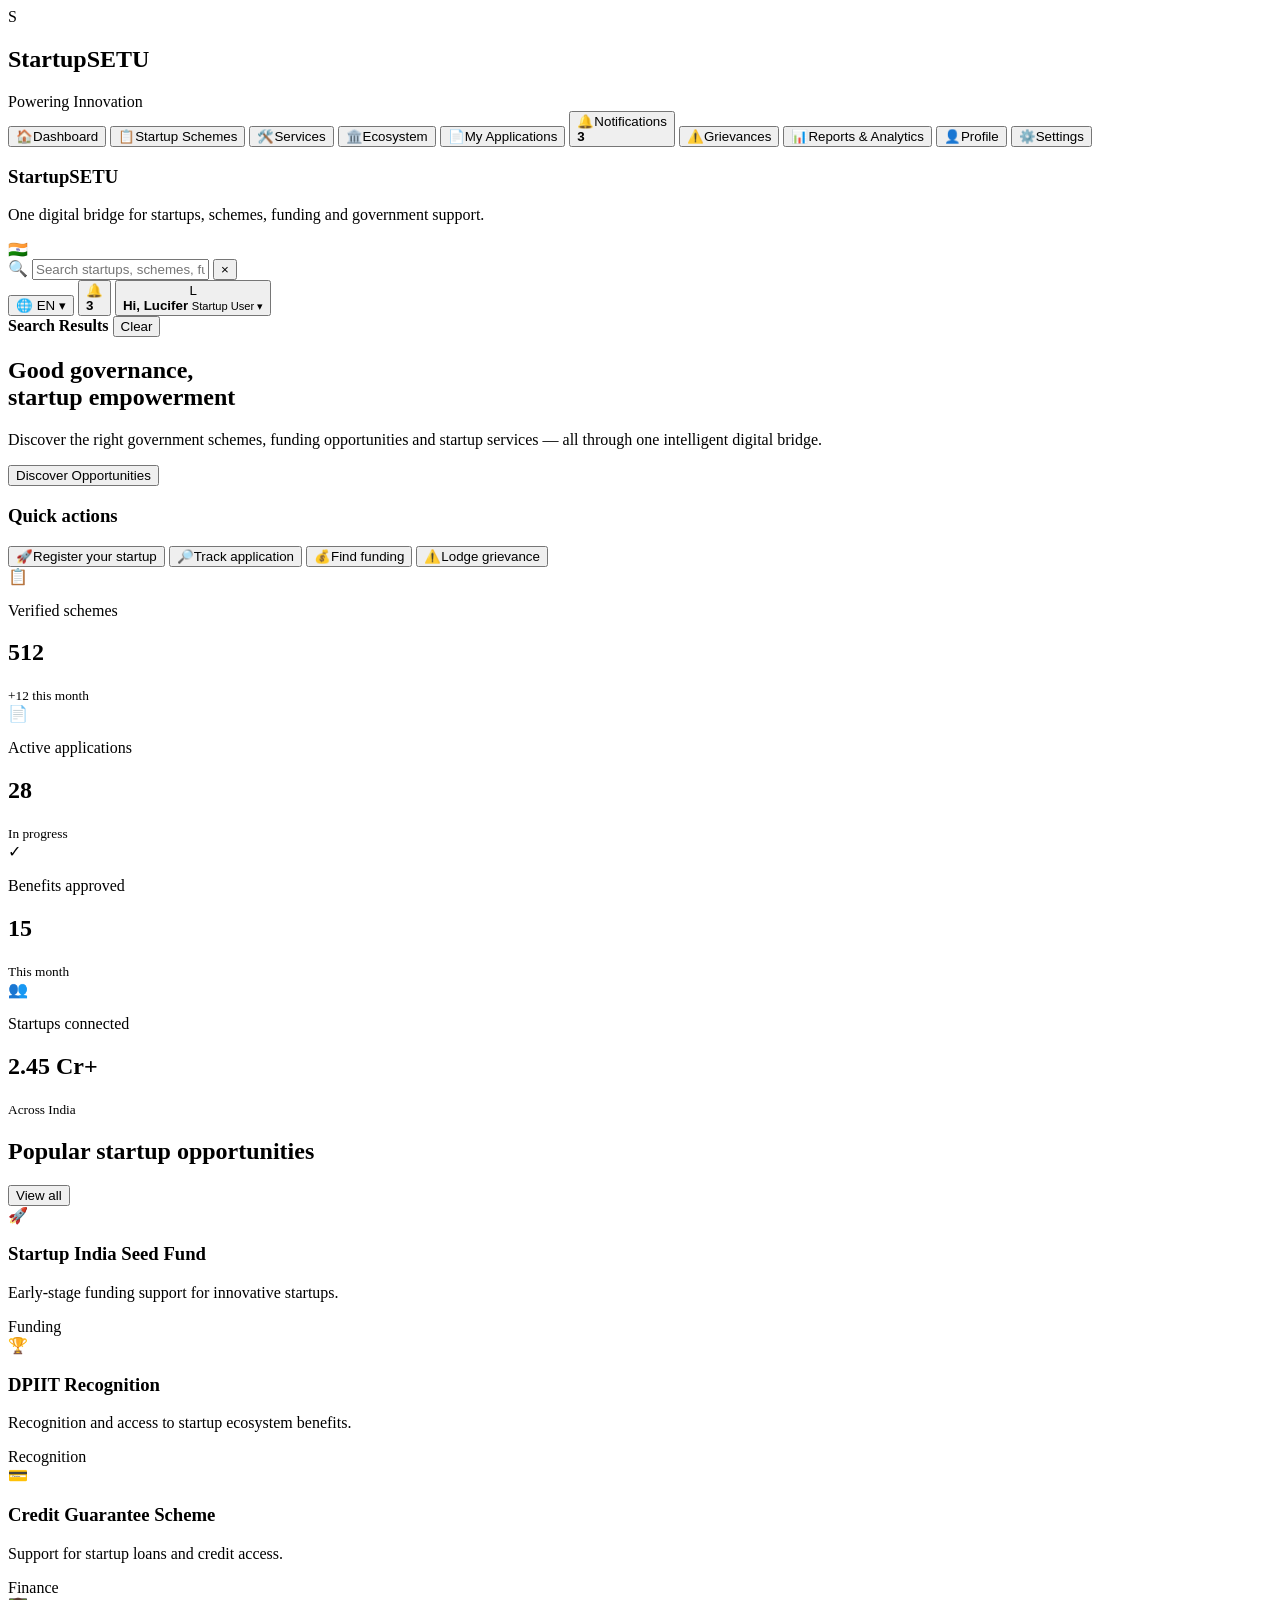
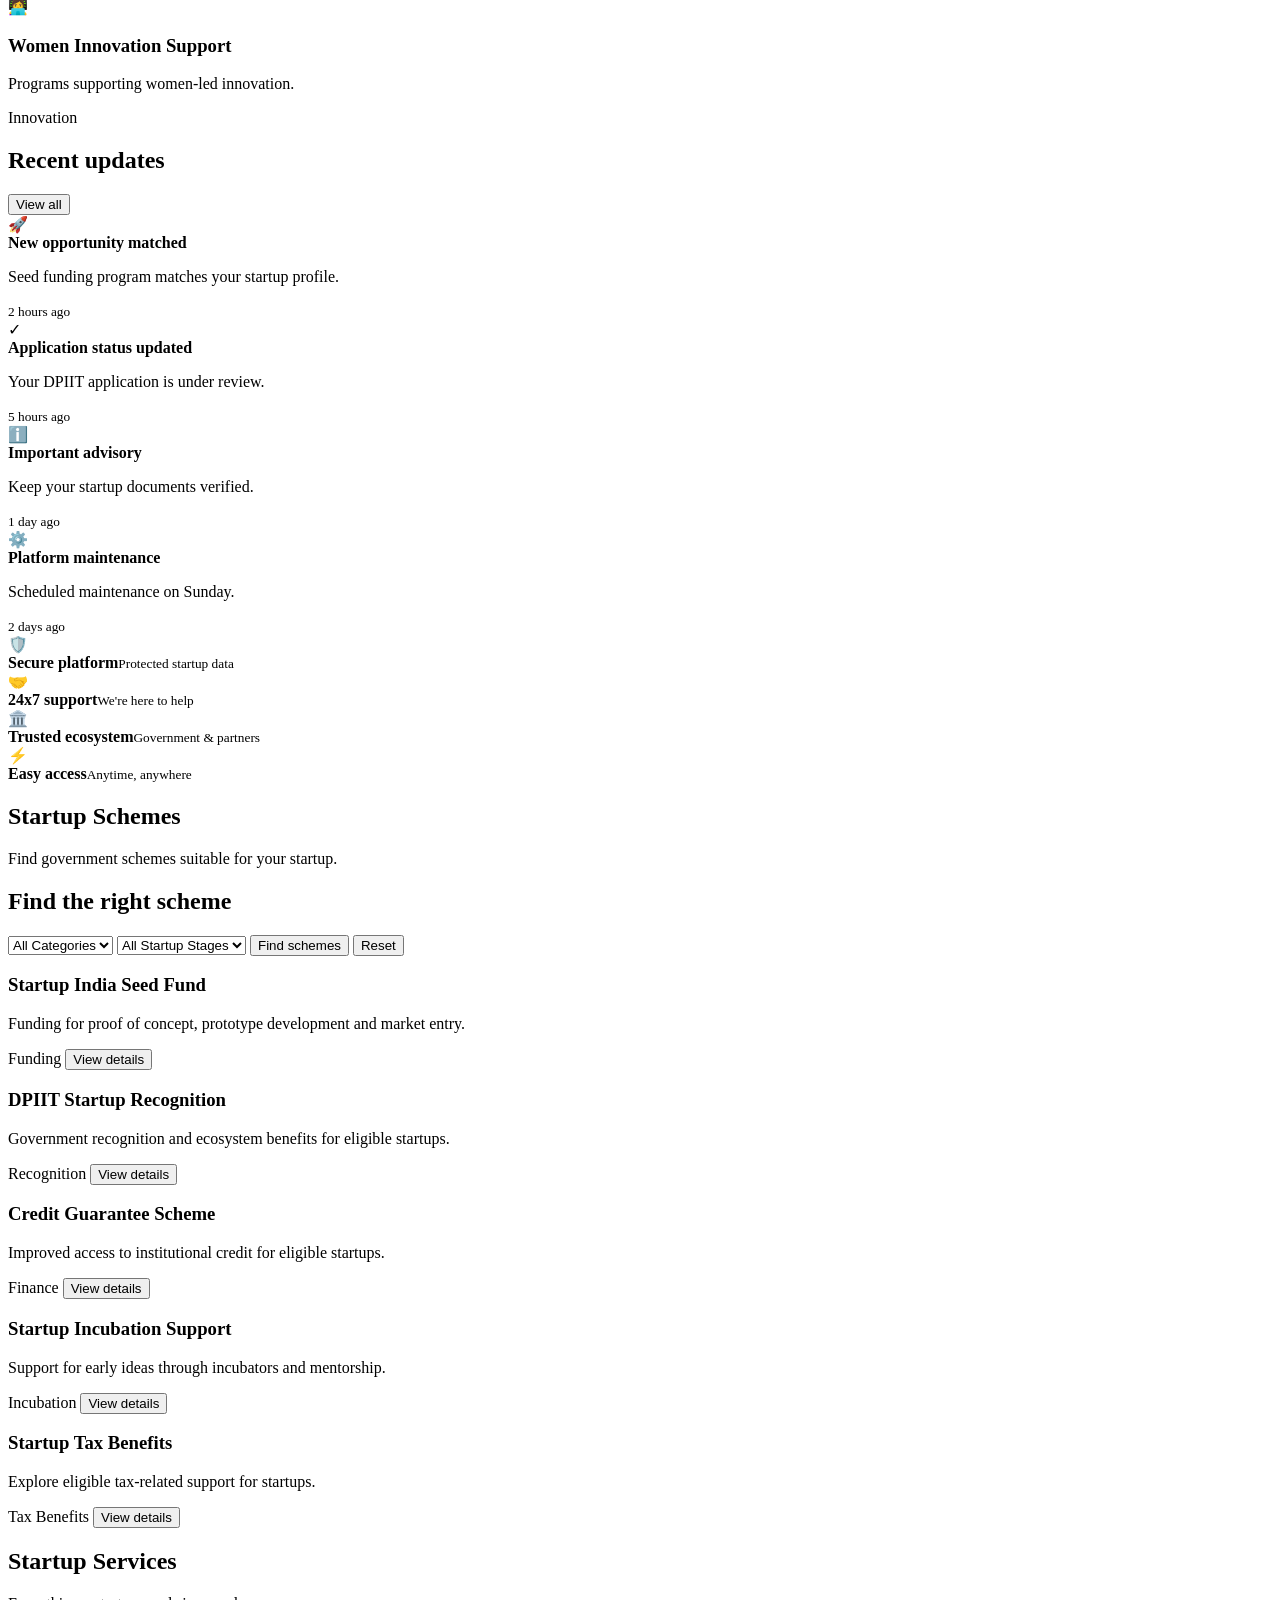
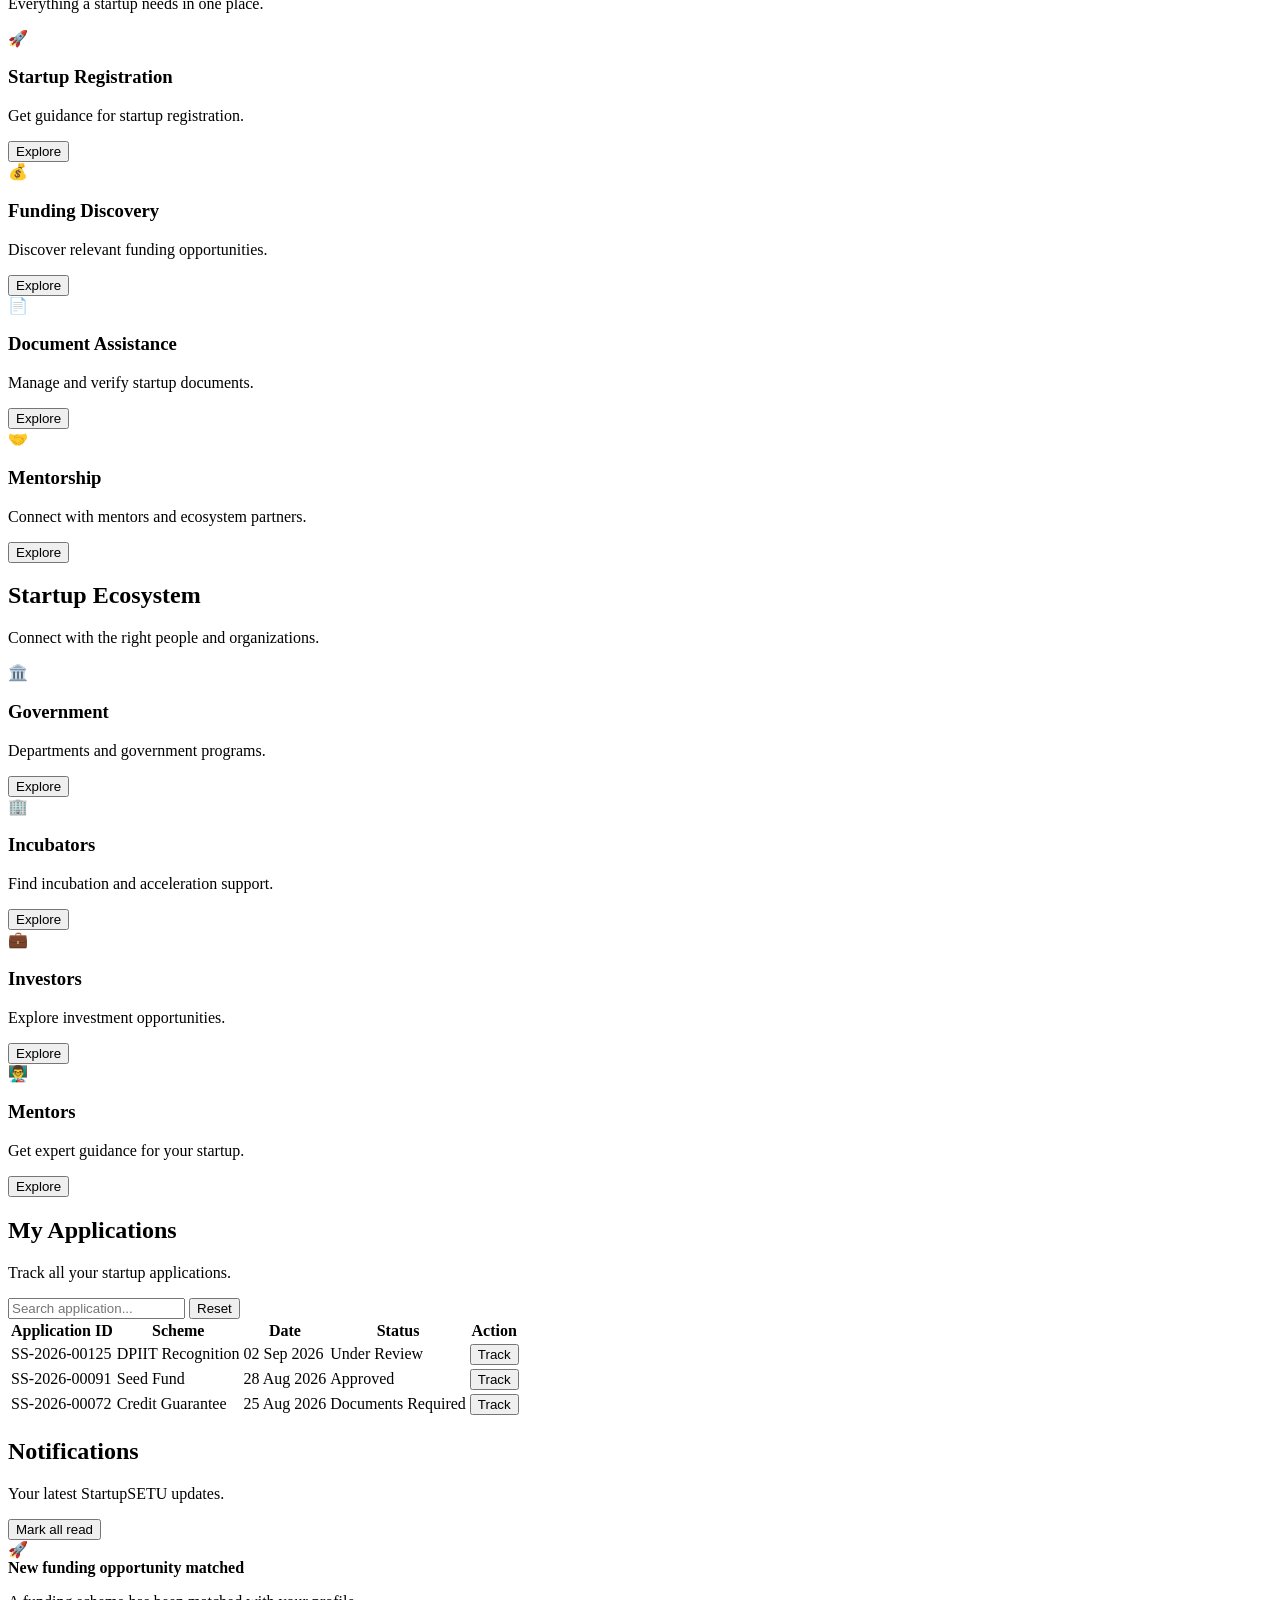
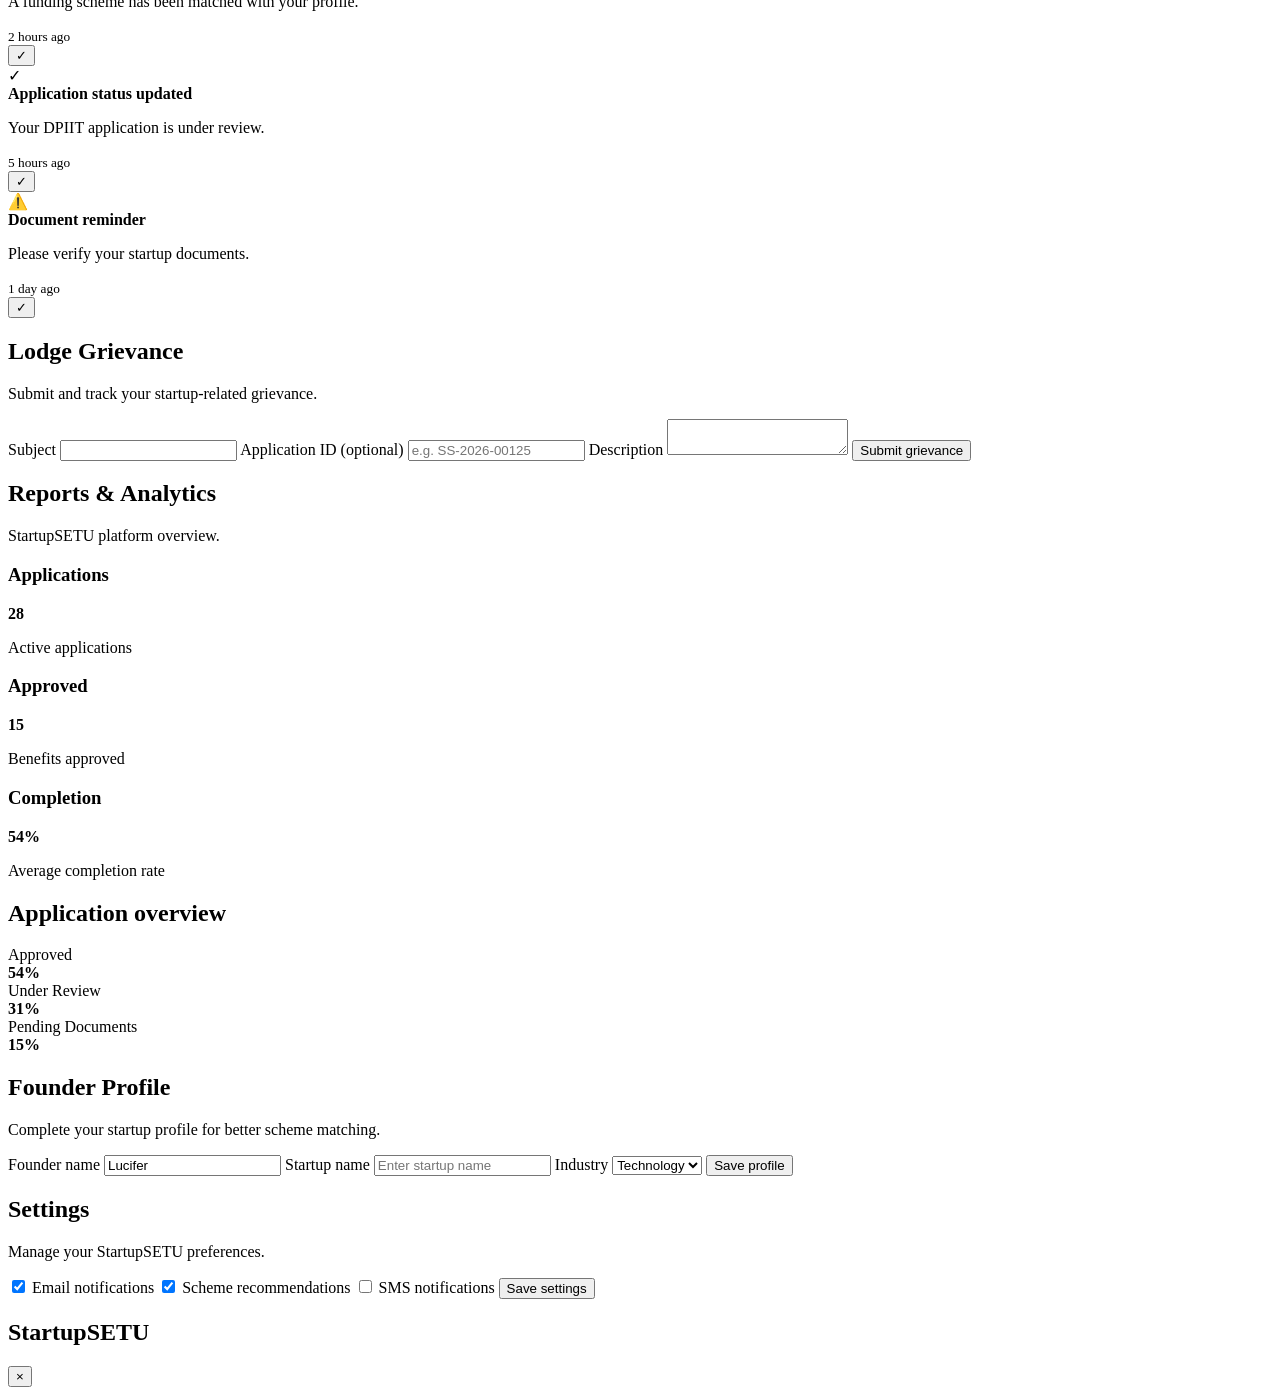
==== index.html @ f6ca1e79 "Rename index4.html to index.html" ====
<!DOCTYPE html>
<html lang="en">
<head>
<meta charset="UTF-8">
<meta name="viewport" content="width=device-width, initial-scale=1.0">
<title>StartupSETU | Digital Startup Empowerment</title>
<link rel="preconnect" href="https://fonts.googleapis.com">
<link href="https://fonts.googleapis.com/css2?family=Fraunces:opsz,wght@9..144,500;9..144,600;9..144,700&family=Manrope:wght@400;500;600;700;800&display=swap" rel="stylesheet">
<link rel="stylesheet" href="style3.css">
</head>
<body>

<div class="app">

    <!-- ================= SIDEBAR ================= -->
    <aside class="sidebar">

        <div class="brand">
            <div class="logo">S</div>
            <div>
                <h2>StartupSETU</h2>
                <span>Powering Innovation</span>
            </div>
        </div>

        <nav class="navigation">
            <button class="nav-item active" data-section="dashboard" onclick="showSection('dashboard')">🏠<span>Dashboard</span></button>
            <button class="nav-item" data-section="schemes" onclick="showSection('schemes')">📋<span>Startup Schemes</span></button>
            <button class="nav-item" data-section="services" onclick="showSection('services')">🛠️<span>Services</span></button>
            <button class="nav-item" data-section="ecosystem" onclick="showSection('ecosystem')">🏛️<span>Ecosystem</span></button>
            <button class="nav-item" data-section="applications" onclick="showSection('applications')">📄<span>My Applications</span></button>
            <button class="nav-item" data-section="notifications" onclick="showSection('notifications')">
                🔔<span>Notifications</span>
                <b class="nav-badge" id="navNotificationCount">3</b>
            </button>
            <button class="nav-item" data-section="grievance" onclick="showSection('grievance')">⚠️<span>Grievances</span></button>
            <button class="nav-item" data-section="analytics" onclick="showSection('analytics')">📊<span>Reports &amp; Analytics</span></button>
            <button class="nav-item" data-section="profile" onclick="showSection('profile')">👤<span>Profile</span></button>
            <button class="nav-item" data-section="settings" onclick="showSection('settings')">⚙️<span>Settings</span></button>
        </nav>

        <div class="sidebar-bottom">
            <h3>StartupSETU</h3>
            <p>One digital bridge for startups, schemes, funding and government support.</p>
            <div class="india-wave">🇮🇳</div>
        </div>

    </aside>

    <!-- ================= MAIN ================= -->
    <main class="main">

        <header class="topbar">
            <div class="search-box">
                <span>🔍</span>
                <input type="text" id="searchInput" placeholder="Search startups, schemes, funding..." autocomplete="off">
                <button class="clear-search" id="clearSearch" onclick="clearSearch()" title="Clear search">×</button>
            </div>

            <div class="top-actions">
                <button class="language" onclick="toggleLanguage()">🌐 <span id="languageText">EN</span> ▾</button>

                <button class="notification" onclick="showSection('notifications')">
                    🔔
                    <b id="topNotificationCount">3</b>
                </button>

                <button class="user" onclick="showSection('profile')">
                    <div class="avatar" id="topAvatar">L</div>
                    <div>
                        <strong id="topUserName">Hi, Lucifer</strong>
                        <small>Startup User ▾</small>
                    </div>
                </button>
            </div>
        </header>

        <div class="global-search-results" id="globalSearchResults">
            <div class="search-result-header">
                <strong id="searchResultTitle">Search Results</strong>
                <button onclick="clearSearch()">Clear</button>
            </div>
            <div id="searchResultList"></div>
        </div>

        <!-- ================= DASHBOARD ================= -->
        <section id="dashboard" class="page active-page">

            <div class="hero">
                <div class="hero-content">
                    <h1>Good governance,<br><span class="orange">startup</span> <span class="green">empowerment</span></h1>
                    <p id="heroGreeting">Discover the right government schemes, funding opportunities and startup services — all through one intelligent digital bridge.</p>
                    <button class="primary-btn" onclick="openModal('discover')">Discover Opportunities</button>
                </div>

                <div class="quick-actions">
                    <h3>Quick actions</h3>
                    <button onclick="openModal('register')">🚀<span>Register your startup</span></button>
                    <button onclick="openModal('track')">🔎<span>Track application</span></button>
                    <button onclick="openModal('funding')">💰<span>Find funding</span></button>
                    <button onclick="showSection('grievance')">⚠️<span>Lodge grievance</span></button>
                </div>
            </div>

            <div class="stats">
                <div class="stat-card">
                    <div class="stat-icon orange-icon">📋</div>
                    <div><p>Verified schemes</p><h2>512</h2><small>+12 this month</small></div>
                </div>
                <div class="stat-card">
                    <div class="stat-icon blue-icon">📄</div>
                    <div><p>Active applications</p><h2 id="statActiveApps">28</h2><small>In progress</small></div>
                </div>
                <div class="stat-card">
                    <div class="stat-icon green-icon">✓</div>
                    <div><p>Benefits approved</p><h2>15</h2><small>This month</small></div>
                </div>
                <div class="stat-card">
                    <div class="stat-icon purple-icon">👥</div>
                    <div><p>Startups connected</p><h2>2.45 Cr+</h2><small>Across India</small></div>
                </div>
            </div>

            <div class="content-grid">
                <div class="panel">
                    <div class="panel-header">
                        <h2>Popular startup opportunities</h2>
                        <button onclick="showSection('schemes')">View all</button>
                    </div>

                    <div class="scheme-grid">
                        <div class="scheme-card" data-search="Startup India Seed Fund Funding early stage seed funding">
                            <div class="scheme-icon orange-icon">🚀</div>
                            <div>
                                <h3>Startup India Seed Fund</h3>
                                <p>Early-stage funding support for innovative startups.</p>
                                <span class="badge">Funding</span>
                            </div>
                        </div>

                        <div class="scheme-card" data-search="DPIIT Recognition recognition startup">
                            <div class="scheme-icon blue-icon">🏆</div>
                            <div>
                                <h3>DPIIT Recognition</h3>
                                <p>Recognition and access to startup ecosystem benefits.</p>
                                <span class="badge">Recognition</span>
                            </div>
                        </div>

                        <div class="scheme-card" data-search="Credit Guarantee Scheme finance loan">
                            <div class="scheme-icon green-icon">💳</div>
                            <div>
                                <h3>Credit Guarantee Scheme</h3>
                                <p>Support for startup loans and credit access.</p>
                                <span class="badge">Finance</span>
                            </div>
                        </div>

                        <div class="scheme-card" data-search="Women Innovation Support women innovation">
                            <div class="scheme-icon purple-icon">👩‍💻</div>
                            <div>
                                <h3>Women Innovation Support</h3>
                                <p>Programs supporting women-led innovation.</p>
                                <span class="badge">Innovation</span>
                            </div>
                        </div>
                    </div>
                </div>

                <div class="panel">
                    <div class="panel-header">
                        <h2>Recent updates</h2>
                        <button onclick="showSection('notifications')">View all</button>
                    </div>

                    <div class="updates">
                        <div class="update">
                            <div class="update-icon">🚀</div>
                            <div><strong>New opportunity matched</strong><p>Seed funding program matches your startup profile.</p><small>2 hours ago</small></div>
                        </div>
                        <div class="update">
                            <div class="update-icon">✓</div>
                            <div><strong>Application status updated</strong><p>Your DPIIT application is under review.</p><small>5 hours ago</small></div>
                        </div>
                        <div class="update">
                            <div class="update-icon">ℹ️</div>
                            <div><strong>Important advisory</strong><p>Keep your startup documents verified.</p><small>1 day ago</small></div>
                        </div>
                        <div class="update">
                            <div class="update-icon">⚙️</div>
                            <div><strong>Platform maintenance</strong><p>Scheduled maintenance on Sunday.</p><small>2 days ago</small></div>
                        </div>
                    </div>
                </div>
            </div>

            <div class="features">
                <div>🛡️<section><strong>Secure platform</strong><small>Protected startup data</small></section></div>
                <div>🤝<section><strong>24x7 support</strong><small>We're here to help</small></section></div>
                <div>🏛️<section><strong>Trusted ecosystem</strong><small>Government &amp; partners</small></section></div>
                <div>⚡<section><strong>Easy access</strong><small>Anytime, anywhere</small></section></div>
            </div>

        </section>

        <!-- ================= SCHEMES ================= -->
        <section id="schemes" class="page">
            <div class="page-title"><h1>Startup Schemes</h1><p>Find government schemes suitable for your startup.</p></div>

            <div class="large-card">
                <h2>Find the right scheme</h2>

                <div class="filters">
                    <select id="categoryFilter">
                        <option value="All Categories">All Categories</option>
                        <option value="Funding">Funding</option>
                        <option value="Tax Benefits">Tax Benefits</option>
                        <option value="Recognition">Recognition</option>
                        <option value="Incubation">Incubation</option>
                        <option value="Finance">Finance</option>
                    </select>

                    <select id="stageFilter">
                        <option value="All Startup Stages">All Startup Stages</option>
                        <option value="Idea">Idea</option>
                        <option value="MVP">MVP</option>
                        <option value="Early Stage">Early Stage</option>
                        <option value="Growth">Growth</option>
                    </select>

                    <button class="primary-btn" onclick="filterSchemes()">Find schemes</button>
                    <button class="secondary-btn" onclick="resetFilters()">Reset</button>
                </div>

                <div class="all-schemes" id="allSchemes">

                    <div class="opportunity" data-category="Funding" data-stage="Early Stage" data-search="Startup India Seed Fund funding seed early stage">
                        <h3>Startup India Seed Fund</h3>
                        <p>Funding for proof of concept, prototype development and market entry.</p>
                        <span>Funding</span>
                        <button onclick="viewScheme('Startup India Seed Fund')">View details</button>
                    </div>

                    <div class="opportunity" data-category="Recognition" data-stage="All" data-search="DPIIT Startup Recognition recognition">
                        <h3>DPIIT Startup Recognition</h3>
                        <p>Government recognition and ecosystem benefits for eligible startups.</p>
                        <span>Recognition</span>
                        <button onclick="viewScheme('DPIIT Startup Recognition')">View details</button>
                    </div>

                    <div class="opportunity" data-category="Finance" data-stage="Growth" data-search="Credit Guarantee Scheme finance credit loan">
                        <h3>Credit Guarantee Scheme</h3>
                        <p>Improved access to institutional credit for eligible startups.</p>
                        <span>Finance</span>
                        <button onclick="viewScheme('Credit Guarantee Scheme')">View details</button>
                    </div>

                    <div class="opportunity" data-category="Incubation" data-stage="Idea" data-search="Startup Incubation incubator idea">
                        <h3>Startup Incubation Support</h3>
                        <p>Support for early ideas through incubators and mentorship.</p>
                        <span>Incubation</span>
                        <button onclick="viewScheme('Startup Incubation Support')">View details</button>
                    </div>

                    <div class="opportunity" data-category="Tax Benefits" data-stage="Growth" data-search="Tax Benefits startup tax">
                        <h3>Startup Tax Benefits</h3>
                        <p>Explore eligible tax-related support for startups.</p>
                        <span>Tax Benefits</span>
                        <button onclick="viewScheme('Startup Tax Benefits')">View details</button>
                    </div>

                </div>
                <p class="empty-state" id="schemesEmptyState" hidden>No schemes match your filters. Try resetting them.</p>
            </div>
        </section>

        <!-- ================= SERVICES ================= -->
        <section id="services" class="page">
            <div class="page-title"><h1>Startup Services</h1><p>Everything a startup needs in one place.</p></div>

            <div class="service-grid">
                <div class="service-card" data-search="startup registration company registration">
                    🚀<h3>Startup Registration</h3><p>Get guidance for startup registration.</p>
                    <button onclick="openService('Startup Registration')">Explore</button>
                </div>
                <div class="service-card" data-search="funding discovery investment finance">
                    💰<h3>Funding Discovery</h3><p>Discover relevant funding opportunities.</p>
                    <button onclick="openService('Funding Discovery')">Explore</button>
                </div>
                <div class="service-card" data-search="document assistance verification documents">
                    📄<h3>Document Assistance</h3><p>Manage and verify startup documents.</p>
                    <button onclick="openService('Document Assistance')">Explore</button>
                </div>
                <div class="service-card" data-search="mentorship mentor startup">
                    🤝<h3>Mentorship</h3><p>Connect with mentors and ecosystem partners.</p>
                    <button onclick="openService('Mentorship')">Explore</button>
                </div>
            </div>
        </section>

        <!-- ================= ECOSYSTEM ================= -->
        <section id="ecosystem" class="page">
            <div class="page-title"><h1>Startup Ecosystem</h1><p>Connect with the right people and organizations.</p></div>

            <div class="ecosystem-grid">
                <div class="ecosystem-card" data-search="government departments programs">
                    🏛️<h3>Government</h3><p>Departments and government programs.</p>
                    <button onclick="openService('Government')">Explore</button>
                </div>
                <div class="ecosystem-card" data-search="incubators incubation acceleration">
                    🏢<h3>Incubators</h3><p>Find incubation and acceleration support.</p>
                    <button onclick="openService('Incubators')">Explore</button>
                </div>
                <div class="ecosystem-card" data-search="investors investment funding">
                    💼<h3>Investors</h3><p>Explore investment opportunities.</p>
                    <button onclick="openService('Investors')">Explore</button>
                </div>
                <div class="ecosystem-card" data-search="mentors mentorship expert guidance">
                    👨‍🏫<h3>Mentors</h3><p>Get expert guidance for your startup.</p>
                    <button onclick="openService('Mentors')">Explore</button>
                </div>
            </div>
        </section>

        <!-- ================= APPLICATIONS ================= -->
        <section id="applications" class="page">
            <div class="page-title"><h1>My Applications</h1><p>Track all your startup applications.</p></div>

            <div class="table-card">
                <div class="table-tools">
                    <input type="text" id="applicationSearch" placeholder="Search application..." oninput="searchApplications()">
                    <button class="secondary-btn" onclick="resetApplicationSearch()">Reset</button>
                </div>

                <table>
                    <thead>
                        <tr><th>Application ID</th><th>Scheme</th><th>Date</th><th>Status</th><th>Action</th></tr>
                    </thead>
                    <tbody id="applicationTable">
                        <tr>
                            <td>SS-2026-00125</td><td>DPIIT Recognition</td><td>02 Sep 2026</td>
                            <td><span class="status review">Under Review</span></td>
                            <td><button class="table-btn" onclick="trackApplication('SS-2026-00125')">Track</button></td>
                        </tr>
                        <tr>
                            <td>SS-2026-00091</td><td>Seed Fund</td><td>28 Aug 2026</td>
                            <td><span class="status approved">Approved</span></td>
                            <td><button class="table-btn" onclick="trackApplication('SS-2026-00091')">Track</button></td>
                        </tr>
                        <tr>
                            <td>SS-2026-00072</td><td>Credit Guarantee</td><td>25 Aug 2026</td>
                            <td><span class="status pending">Documents Required</span></td>
                            <td><button class="table-btn" onclick="trackApplication('SS-2026-00072')">Track</button></td>
                        </tr>
                    </tbody>
                </table>
                <p class="empty-state" id="applicationsEmptyState" hidden>No applications match your search.</p>
            </div>
        </section>

        <!-- ================= NOTIFICATIONS ================= -->
        <section id="notifications" class="page">
            <div class="page-title"><h1>Notifications</h1><p>Your latest StartupSETU updates.</p></div>

            <div class="notification-controls">
                <button class="secondary-btn" onclick="markAllNotificationsRead()">Mark all read</button>
            </div>

            <div class="notification-list" id="notificationList">
                <div class="notification-card unread" data-notification="funding matched">
                    <div class="notification-symbol">🚀</div>
                    <div><strong>New funding opportunity matched</strong><p>A funding scheme has been matched with your profile.</p><small>2 hours ago</small></div>
                    <button onclick="markNotificationRead(this)">✓</button>
                </div>
                <div class="notification-card unread" data-notification="application status">
                    <div class="notification-symbol">✓</div>
                    <div><strong>Application status updated</strong><p>Your DPIIT application is under review.</p><small>5 hours ago</small></div>
                    <button onclick="markNotificationRead(this)">✓</button>
                </div>
                <div class="notification-card unread" data-notification="document reminder">
                    <div class="notification-symbol">⚠️</div>
                    <div><strong>Document reminder</strong><p>Please verify your startup documents.</p><small>1 day ago</small></div>
                    <button onclick="markNotificationRead(this)">✓</button>
                </div>
            </div>
        </section>

        <!-- ================= GRIEVANCE ================= -->
        <section id="grievance" class="page">
            <div class="page-title"><h1>Lodge Grievance</h1><p>Submit and track your startup-related grievance.</p></div>

            <div class="form-card">
                <form id="grievanceForm" onsubmit="submitGrievance(event)">
                    <label for="grievanceSubject">Subject</label>
                    <input type="text" id="grievanceSubject" required>

                    <label for="applicationId">Application ID (optional)</label>
                    <input type="text" id="applicationId" placeholder="e.g. SS-2026-00125">

                    <label for="grievanceDescription">Description</label>
                    <textarea id="grievanceDescription" required></textarea>

                    <button class="primary-btn" type="submit">Submit grievance</button>
                </form>
            </div>

            <div id="grievanceHistory" class="history-card" style="display:none;">
                <h3>Submitted grievances</h3>
                <div id="grievanceList"></div>
            </div>
        </section>

        <!-- ================= ANALYTICS ================= -->
        <section id="analytics" class="page">
            <div class="page-title"><h1>Reports &amp; Analytics</h1><p>StartupSETU platform overview.</p></div>

            <div class="analytics-grid">
                <div><h3>Applications</h3><strong>28</strong><p>Active applications</p></div>
                <div><h3>Approved</h3><strong>15</strong><p>Benefits approved</p></div>
                <div><h3>Completion</h3><strong>54%</strong><p>Average completion rate</p></div>
            </div>

            <div class="analytics-panel">
                <h2>Application overview</h2>

                <div class="progress-item">
                    <span>Approved</span>
                    <div class="progress"><div style="width:54%"></div></div>
                    <b>54%</b>
                </div>
                <div class="progress-item">
                    <span>Under Review</span>
                    <div class="progress"><div style="width:31%"></div></div>
                    <b>31%</b>
                </div>
                <div class="progress-item">
                    <span>Pending Documents</span>
                    <div class="progress"><div style="width:15%"></div></div>
                    <b>15%</b>
                </div>
            </div>
        </section>

        <!-- ================= PROFILE ================= -->
        <section id="profile" class="page">
            <div class="page-title"><h1>Founder Profile</h1><p>Complete your startup profile for better scheme matching.</p></div>

            <div class="form-card">
                <form id="profileForm" onsubmit="event.preventDefault(); saveProfile();">
                    <label for="founderName">Founder name</label>
                    <input type="text" id="founderName" required>

                    <label for="startupName">Startup name</label>
                    <input type="text" id="startupName" placeholder="Enter startup name">

                    <label for="industry">Industry</label>
                    <select id="industry">
                        <option>Technology</option>
                        <option>Agriculture</option>
                        <option>Healthcare</option>
                        <option>FinTech</option>
                        <option>CleanTech</option>
                    </select>

                    <button type="submit" class="primary-btn">Save profile</button>
                </form>
            </div>
        </section>

        <!-- ================= SETTINGS ================= -->
        <section id="settings" class="page">
            <div class="page-title"><h1>Settings</h1><p>Manage your StartupSETU preferences.</p></div>

            <div class="settings-card">
                <label><input type="checkbox" id="emailNotifications" checked> Email notifications</label>
                <label><input type="checkbox" id="schemeRecommendations" checked> Scheme recommendations</label>
                <label><input type="checkbox" id="smsNotifications"> SMS notifications</label>
                <button class="primary-btn" onclick="saveSettings()">Save settings</button>
            </div>
        </section>

    </main>
</div>

<!-- ================= MODAL ================= -->
<div class="modal" id="modal">
    <div class="modal-content">
        <div class="modal-header">
            <h2 id="modalTitle">StartupSETU</h2>
            <button onclick="closeModal()">×</button>
        </div>
        <div id="modalBody"></div>
    </div>
</div>

<div class="toast" id="toast"><span id="toastMessage"></span></div>

<script src="script4.js"></script>
</body>
</html>
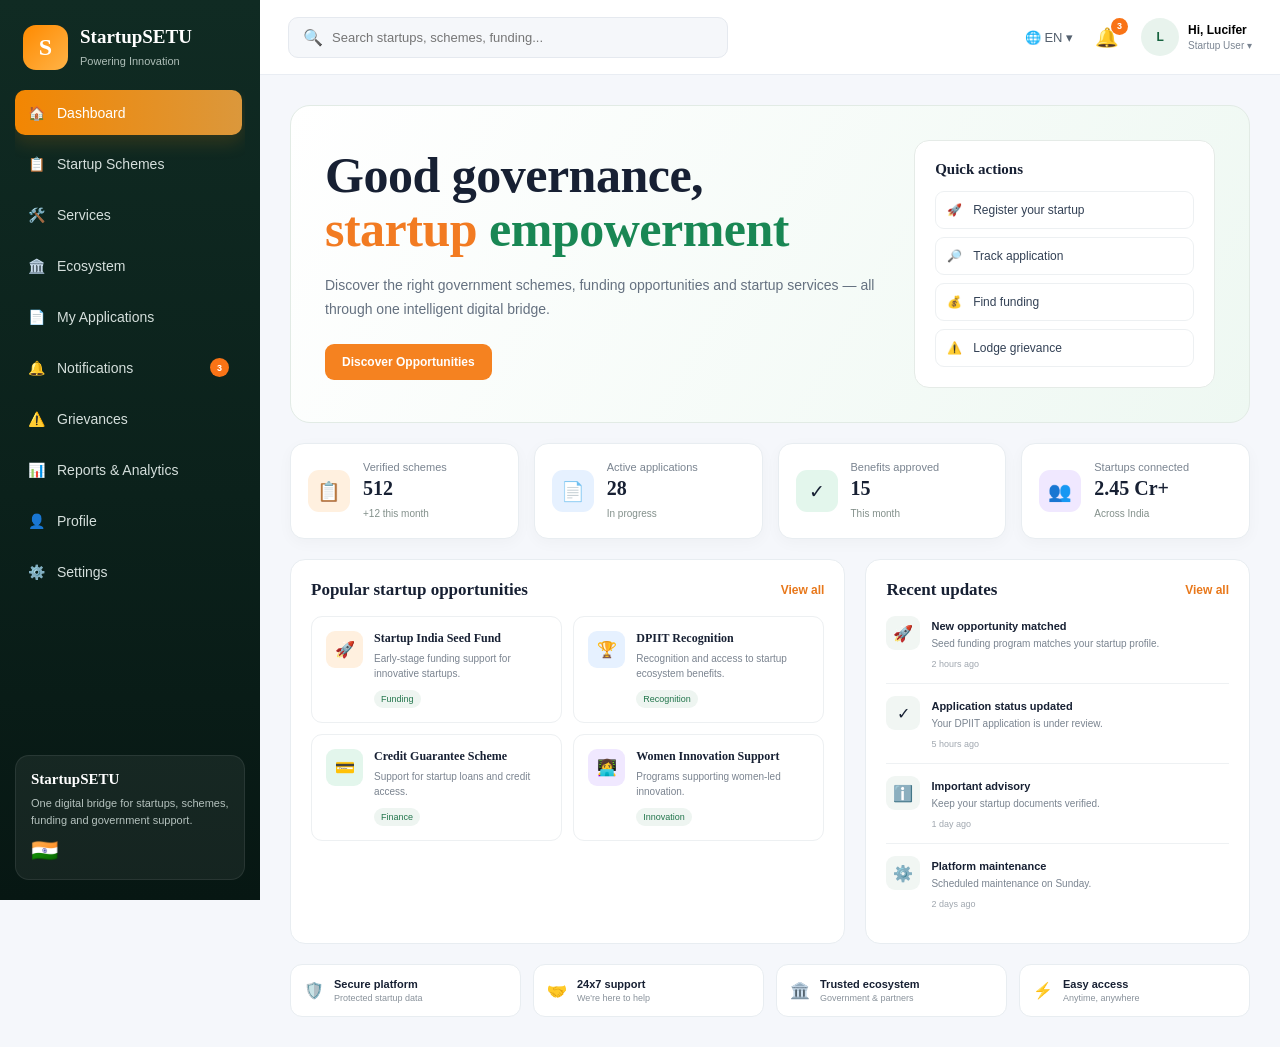
==== commit 40bf4a06: "Update index.html" ====
--- a/index.html
+++ b/index.html
@@ -6,7 +6,7 @@
 <title>StartupSETU | Digital Startup Empowerment</title>
 <link rel="preconnect" href="https://fonts.googleapis.com">
 <link href="https://fonts.googleapis.com/css2?family=Fraunces:opsz,wght@9..144,500;9..144,600;9..144,700&family=Manrope:wght@400;500;600;700;800&display=swap" rel="stylesheet">
-<link rel="stylesheet" href="style3.css">
+<link rel="stylesheet" href="style4.css">
 </head>
 <body>
 
--- a/style4.css
+++ b/style4.css
@@ -0,0 +1,2069 @@
+/* =========================================================
+   RESET
+========================================================= */
+
+* {
+    margin: 0;
+    padding: 0;
+    box-sizing: border-box;
+}
+
+html {
+    scroll-behavior: smooth;
+}
+
+body {
+    font-family: "Manrope", Arial, Helvetica, sans-serif;
+    background: #f5f7fb;
+    color: #172033;
+    min-height: 100vh;
+}
+
+h1, h2, h3 {
+    font-family: "Fraunces", Georgia, serif;
+    font-weight: 600;
+}
+
+button,
+input,
+select,
+textarea {
+    font: inherit;
+}
+
+button {
+    cursor: pointer;
+}
+
+@media (prefers-reduced-motion: reduce) {
+    *, *::before, *::after {
+        animation-duration: 0.01ms !important;
+        animation-iteration-count: 1 !important;
+        transition-duration: 0.01ms !important;
+        scroll-behavior: auto !important;
+    }
+}
+
+:focus-visible {
+    outline: 2px solid #f58220;
+    outline-offset: 2px;
+}
+
+
+/* =========================================================
+   APP
+========================================================= */
+
+.app {
+    min-height: 100vh;
+}
+
+
+/* =========================================================
+   SIDEBAR
+========================================================= */
+
+.sidebar {
+    position: fixed;
+    top: 0;
+    left: 0;
+
+    width: 260px;
+    height: 100vh;
+
+    padding: 20px 15px;
+
+    background:
+        linear-gradient(
+            180deg,
+            #102b23 0%,
+            #0b211b 55%,
+            #071713 100%
+        );
+
+    color: white;
+
+    display: flex;
+    flex-direction: column;
+
+    z-index: 1000;
+
+    overflow: hidden;
+}
+
+
+/* =========================================================
+   BRAND
+========================================================= */
+
+.brand {
+    display: flex;
+    align-items: center;
+    gap: 12px;
+
+    padding: 5px 8px 20px;
+
+    flex-shrink: 0;
+}
+
+.logo {
+    width: 45px;
+    height: 45px;
+
+    display: flex;
+    align-items: center;
+    justify-content: center;
+
+    border-radius: 13px;
+
+    background: linear-gradient(
+        135deg,
+        #ff8a00,
+        #ffb347
+    );
+
+    color: white;
+
+    font-family: "Fraunces", serif;
+    font-size: 24px;
+    font-weight: 700;
+
+    flex-shrink: 0;
+}
+
+.brand h2 {
+    font-size: 19px;
+    margin-bottom: 3px;
+}
+
+.brand span {
+    font-size: 11px;
+    color: #aebeb8;
+}
+
+
+/* =========================================================
+   NAVIGATION
+========================================================= */
+
+.navigation {
+    display: flex;
+    flex-direction: column;
+
+    gap: 6px;
+
+    flex: 1;
+
+    min-height: 0;
+
+    overflow-y: auto;
+
+    padding-right: 3px;
+}
+
+.navigation::-webkit-scrollbar {
+    width: 4px;
+}
+
+.navigation::-webkit-scrollbar-thumb {
+    background: rgba(255,255,255,0.2);
+    border-radius: 10px;
+}
+
+
+/* =========================================================
+   NAV ITEMS
+========================================================= */
+
+.nav-item {
+    width: 100%;
+    min-height: 45px;
+
+    display: flex;
+    align-items: center;
+
+    gap: 12px;
+
+    padding: 11px 13px;
+
+    border: none;
+    border-radius: 10px;
+
+    background: transparent;
+
+    color: #d5dfdc;
+
+    text-align: left;
+
+    font-size: 14px;
+
+    flex-shrink: 0;
+
+    transition: background 0.2s, transform 0.2s, color 0.2s;
+}
+
+.nav-item:hover {
+    background: rgba(255,255,255,0.09);
+    color: white;
+
+    transform: translateX(2px);
+}
+
+.nav-item.active {
+    background:
+        linear-gradient(
+            90deg,
+            rgba(255,139,0,0.95),
+            rgba(255,171,64,0.85)
+        );
+
+    color: white;
+
+    box-shadow:
+        0 8px 18px rgba(255,139,0,0.15);
+}
+
+.nav-item span {
+    flex: 1;
+}
+
+.nav-badge {
+    min-width: 19px;
+    height: 19px;
+
+    display: flex;
+    align-items: center;
+    justify-content: center;
+
+    border-radius: 50%;
+
+    background: #f97316;
+
+    color: white;
+
+    font-size: 9px;
+}
+
+
+/* =========================================================
+   SIDEBAR BOTTOM
+========================================================= */
+
+.sidebar-bottom {
+    margin-top: 14px;
+
+    padding: 15px;
+
+    border-radius: 14px;
+
+    background: rgba(255,255,255,0.06);
+
+    border: 1px solid rgba(255,255,255,0.08);
+
+    flex-shrink: 0;
+}
+
+.sidebar-bottom h3 {
+    font-size: 15px;
+    margin-bottom: 7px;
+}
+
+.sidebar-bottom p {
+    font-size: 11px;
+    line-height: 1.5;
+
+    color: #b5c2be;
+}
+
+.india-wave {
+    margin-top: 10px;
+    font-size: 22px;
+}
+
+
+/* =========================================================
+   MAIN
+========================================================= */
+
+.main {
+    margin-left: 260px;
+
+    width: calc(100% - 260px);
+
+    min-height: 100vh;
+
+    position: relative;
+}
+
+
+/* =========================================================
+   TOPBAR
+========================================================= */
+
+.topbar {
+    min-height: 75px;
+
+    padding: 15px 28px;
+
+    display: flex;
+    align-items: center;
+    justify-content: space-between;
+
+    gap: 20px;
+
+    background: white;
+
+    border-bottom: 1px solid #e9edf3;
+
+    position: sticky;
+    top: 0;
+
+    z-index: 500;
+}
+
+
+/* =========================================================
+   SEARCH
+========================================================= */
+
+.search-box {
+    width: min(440px, 50%);
+
+    display: flex;
+    align-items: center;
+
+    gap: 9px;
+
+    padding: 10px 14px;
+
+    background: #f5f7fa;
+
+    border: 1px solid #e5e9ef;
+
+    border-radius: 10px;
+}
+
+.search-box input {
+    width: 100%;
+
+    border: none;
+    outline: none;
+
+    background: transparent;
+
+    font-size: 13px;
+
+    color: #172033;
+}
+
+.clear-search {
+    border: none;
+
+    background: transparent;
+
+    color: #7b8490;
+
+    font-size: 18px;
+
+    display: none;
+}
+
+.search-box:focus-within {
+    border-color: #57a879;
+
+    box-shadow:
+        0 0 0 3px rgba(87,168,121,0.08);
+}
+
+
+/* =========================================================
+   GLOBAL SEARCH RESULTS
+========================================================= */
+
+.global-search-results {
+    position: fixed;
+
+    top: 75px;
+    right: 28px;
+
+    width: min(520px, calc(100% - 40px));
+
+    max-height: 500px;
+
+    overflow-y: auto;
+
+    background: white;
+
+    border: 1px solid #e4e9ed;
+
+    border-radius: 14px;
+
+    box-shadow: 0 20px 50px rgba(20,30,40,0.15);
+
+    z-index: 1500;
+
+    display: none;
+}
+
+.global-search-results.show {
+    display: block;
+}
+
+.search-result-header {
+    display: flex;
+
+    align-items: center;
+    justify-content: space-between;
+
+    padding: 15px;
+
+    border-bottom: 1px solid #edf0f2;
+}
+
+.search-result-header button {
+    border: none;
+
+    background: transparent;
+
+    color: #f58220;
+
+    font-size: 12px;
+}
+
+.search-result {
+    padding: 13px 15px;
+
+    border-bottom: 1px solid #f0f2f4;
+
+    cursor: pointer;
+
+    transition: background 0.2s;
+}
+
+.search-result:hover,
+.search-result:focus-visible {
+    background: #f7faf8;
+}
+
+.search-result strong {
+    display: block;
+
+    font-size: 13px;
+
+    margin-bottom: 4px;
+}
+
+.search-result small {
+    color: #7a8490;
+
+    font-size: 10px;
+}
+
+
+/* =========================================================
+   TOP ACTIONS
+========================================================= */
+
+.top-actions {
+    display: flex;
+    align-items: center;
+
+    gap: 22px;
+}
+
+.language {
+    border: none;
+    background: transparent;
+
+    font-size: 13px;
+
+    color: #55616f;
+}
+
+.notification {
+    position: relative;
+
+    border: none;
+    background: transparent;
+
+    font-size: 19px;
+}
+
+.notification b {
+    position: absolute;
+
+    top: -8px;
+    right: -9px;
+
+    min-width: 17px;
+    height: 17px;
+
+    display: flex;
+    align-items: center;
+    justify-content: center;
+
+    border-radius: 50%;
+
+    background: #f97316;
+
+    color: white;
+
+    font-size: 9px;
+}
+
+.user {
+    display: flex;
+    align-items: center;
+
+    gap: 9px;
+
+    border: none;
+
+    background: transparent;
+
+    text-align: left;
+}
+
+.avatar {
+    width: 38px;
+    height: 38px;
+
+    border-radius: 50%;
+
+    display: flex;
+    align-items: center;
+    justify-content: center;
+
+    background: #e8f3ed;
+
+    color: #17633f;
+
+    font-size: 12px;
+    font-weight: bold;
+}
+
+.user strong {
+    display: block;
+
+    font-size: 12px;
+}
+
+.user small {
+    display: block;
+
+    margin-top: 3px;
+
+    color: #7a8491;
+
+    font-size: 10px;
+}
+
+
+/* =========================================================
+   PAGES
+========================================================= */
+
+.page {
+    display: none;
+
+    padding: 30px;
+}
+
+.page.active-page {
+    display: block;
+
+    animation: pageIn 0.2s ease;
+}
+
+@keyframes pageIn {
+    from {
+        opacity: 0;
+        transform: translateY(5px);
+    }
+
+    to {
+        opacity: 1;
+        transform: translateY(0);
+    }
+}
+
+
+/* =========================================================
+   HERO
+========================================================= */
+
+.hero {
+    min-height: 300px;
+
+    display: grid;
+
+    grid-template-columns: 1.5fr 0.8fr;
+
+    gap: 25px;
+
+    padding: 34px;
+
+    border-radius: 20px;
+
+    background:
+        linear-gradient(
+            120deg,
+            #ffffff,
+            #eef8f2
+        );
+
+    border: 1px solid #e2ebe5;
+
+    overflow: hidden;
+}
+
+.hero-content {
+    display: flex;
+
+    flex-direction: column;
+
+    justify-content: center;
+}
+
+.hero h1 {
+    font-size: clamp(32px, 4vw, 50px);
+
+    line-height: 1.08;
+
+    letter-spacing: -0.5px;
+
+    margin-bottom: 18px;
+}
+
+.orange {
+    color: #f27b22;
+}
+
+.green {
+    color: #198754;
+}
+
+.hero p {
+    max-width: 620px;
+
+    color: #657180;
+
+    font-size: 14px;
+
+    line-height: 1.7;
+
+    margin-bottom: 23px;
+}
+
+
+/* =========================================================
+   BUTTONS
+========================================================= */
+
+.primary-btn,
+.secondary-btn,
+.table-btn {
+    border: none;
+
+    padding: 11px 17px;
+
+    border-radius: 9px;
+
+    font-size: 12px;
+
+    font-weight: 700;
+
+    transition: background 0.2s, transform 0.2s, box-shadow 0.2s;
+}
+
+.primary-btn {
+    width: fit-content;
+
+    background: #f58220;
+
+    color: white;
+}
+
+.primary-btn:hover {
+    background: #dd6910;
+
+    transform: translateY(-1px);
+
+    box-shadow:
+        0 7px 18px rgba(245,130,32,0.2);
+}
+
+.secondary-btn {
+    background: #eef4f0;
+
+    color: #17633f;
+}
+
+.secondary-btn:hover {
+    background: #dfece5;
+}
+
+.table-btn {
+    background: #eaf4ee;
+
+    color: #17633f;
+
+    padding: 7px 11px;
+}
+
+
+/* =========================================================
+   QUICK ACTIONS
+========================================================= */
+
+.quick-actions {
+    background: white;
+
+    border-radius: 15px;
+
+    padding: 20px;
+
+    border: 1px solid #e5ebe7;
+
+    align-self: center;
+}
+
+.quick-actions h3 {
+    font-size: 15px;
+
+    margin-bottom: 13px;
+}
+
+.quick-actions button {
+    width: 100%;
+
+    display: flex;
+
+    align-items: center;
+
+    gap: 11px;
+
+    border: 1px solid #edf0f2;
+
+    background: white;
+
+    border-radius: 9px;
+
+    padding: 11px;
+
+    margin-top: 8px;
+
+    text-align: left;
+
+    font-size: 12px;
+
+    color: #334155;
+
+    transition: background 0.2s, border-color 0.2s, transform 0.2s;
+}
+
+.quick-actions button:hover {
+    background: #f8faf9;
+
+    border-color: #d9e7df;
+
+    transform: translateX(3px);
+}
+
+
+/* =========================================================
+   STATISTICS
+========================================================= */
+
+.stats {
+    display: grid;
+
+    grid-template-columns: repeat(4, 1fr);
+
+    gap: 15px;
+
+    margin-top: 20px;
+}
+
+.stat-card {
+    background: white;
+
+    border: 1px solid #e8edf1;
+
+    border-radius: 14px;
+
+    padding: 17px;
+
+    display: flex;
+
+    align-items: center;
+
+    gap: 13px;
+
+    box-shadow:
+        0 4px 15px rgba(20,30,40,0.03);
+}
+
+.stat-icon {
+    width: 42px;
+    height: 42px;
+
+    border-radius: 11px;
+
+    display: flex;
+
+    align-items: center;
+
+    justify-content: center;
+
+    flex-shrink: 0;
+
+    font-size: 19px;
+}
+
+.orange-icon {
+    background: #fff0df;
+}
+
+.blue-icon {
+    background: #e6f1ff;
+}
+
+.green-icon {
+    background: #e3f6ec;
+}
+
+.purple-icon {
+    background: #f0e8ff;
+}
+
+.stat-card p {
+    color: #7a8490;
+
+    font-size: 11px;
+
+    margin-bottom: 4px;
+}
+
+.stat-card h2 {
+    font-size: 20px;
+
+    margin-bottom: 3px;
+}
+
+.stat-card small {
+    color: #83908b;
+
+    font-size: 10px;
+}
+
+
+/* =========================================================
+   CONTENT GRID
+========================================================= */
+
+.content-grid {
+    display: grid;
+
+    grid-template-columns: 1.3fr 0.9fr;
+
+    gap: 20px;
+
+    margin-top: 20px;
+}
+
+.panel {
+    background: white;
+
+    border: 1px solid #e8edf1;
+
+    border-radius: 15px;
+
+    padding: 20px;
+}
+
+.panel-header {
+    display: flex;
+
+    align-items: center;
+
+    justify-content: space-between;
+
+    margin-bottom: 16px;
+}
+
+.panel-header h2 {
+    font-size: 17px;
+}
+
+.panel-header button {
+    border: none;
+
+    background: transparent;
+
+    color: #e8781b;
+
+    font-size: 12px;
+
+    font-weight: 600;
+}
+
+
+/* =========================================================
+   SCHEME GRID
+========================================================= */
+
+.scheme-grid {
+    display: grid;
+
+    grid-template-columns: repeat(2, 1fr);
+
+    gap: 11px;
+}
+
+.scheme-card {
+    display: flex;
+
+    gap: 11px;
+
+    padding: 14px;
+
+    border: 1px solid #edf0f2;
+
+    border-radius: 11px;
+
+    transition: transform 0.2s, border-color 0.2s, box-shadow 0.2s;
+}
+
+.scheme-card:hover {
+    transform: translateY(-2px);
+
+    border-color: #d7e6dc;
+
+    box-shadow:
+        0 7px 20px rgba(20,50,30,0.05);
+}
+
+.scheme-icon {
+    width: 37px;
+    height: 37px;
+
+    border-radius: 9px;
+
+    display: flex;
+
+    align-items: center;
+
+    justify-content: center;
+
+    flex-shrink: 0;
+}
+
+.scheme-card h3 {
+    font-size: 12px;
+
+    margin-bottom: 5px;
+}
+
+.scheme-card p {
+    color: #7b8490;
+
+    font-size: 10px;
+
+    line-height: 1.5;
+
+    margin-bottom: 7px;
+}
+
+.badge {
+    display: inline-block;
+
+    padding: 4px 7px;
+
+    border-radius: 20px;
+
+    background: #eef5f1;
+
+    color: #23764d;
+
+    font-size: 9px;
+}
+
+
+/* =========================================================
+   UPDATES
+========================================================= */
+
+.updates {
+    display: flex;
+
+    flex-direction: column;
+
+    gap: 12px;
+}
+
+.update {
+    display: flex;
+
+    gap: 11px;
+
+    padding-bottom: 12px;
+
+    border-bottom: 1px solid #eef1f3;
+}
+
+.update:last-child {
+    border-bottom: none;
+}
+
+.update-icon {
+    width: 34px;
+    height: 34px;
+
+    display: flex;
+
+    align-items: center;
+
+    justify-content: center;
+
+    border-radius: 9px;
+
+    background: #f1f6f3;
+
+    flex-shrink: 0;
+}
+
+.update strong {
+    font-size: 11px;
+}
+
+.update p {
+    color: #7a8490;
+
+    font-size: 10px;
+
+    margin: 4px 0;
+}
+
+.update small {
+    color: #a0a7af;
+
+    font-size: 9px;
+}
+
+
+/* =========================================================
+   FEATURES
+========================================================= */
+
+.features {
+    display: grid;
+
+    grid-template-columns: repeat(4, 1fr);
+
+    gap: 12px;
+
+    margin-top: 20px;
+}
+
+.features > div {
+    display: flex;
+
+    align-items: center;
+
+    gap: 10px;
+
+    background: white;
+
+    border: 1px solid #e8edf1;
+
+    border-radius: 12px;
+
+    padding: 13px;
+}
+
+.features section strong {
+    display: block;
+
+    font-size: 11px;
+}
+
+.features section small {
+    display: block;
+
+    color: #89929b;
+
+    font-size: 9px;
+
+    margin-top: 3px;
+}
+
+
+/* =========================================================
+   PAGE TITLE
+========================================================= */
+
+.page-title {
+    margin-bottom: 23px;
+}
+
+.page-title h1 {
+    font-size: 28px;
+
+    margin-bottom: 7px;
+}
+
+.page-title p {
+    color: #77818d;
+
+    font-size: 13px;
+}
+
+
+/* =========================================================
+   CARDS
+========================================================= */
+
+.large-card,
+.table-card,
+.form-card,
+.settings-card,
+.history-card,
+.analytics-panel {
+    background: white;
+
+    border: 1px solid #e7ecf0;
+
+    border-radius: 15px;
+
+    padding: 24px;
+}
+
+.large-card h2 {
+    margin-bottom: 18px;
+
+    font-size: 18px;
+}
+
+
+/* =========================================================
+   FILTERS
+========================================================= */
+
+.filters {
+    display: flex;
+
+    gap: 10px;
+
+    flex-wrap: wrap;
+
+    margin-bottom: 22px;
+}
+
+.filters select {
+    padding: 11px 13px;
+
+    border: 1px solid #dde4e8;
+
+    border-radius: 8px;
+
+    background: white;
+
+    outline: none;
+
+    min-width: 170px;
+}
+
+
+/* =========================================================
+   OPPORTUNITIES
+========================================================= */
+
+.all-schemes {
+    display: grid;
+
+    grid-template-columns: repeat(3, 1fr);
+
+    gap: 13px;
+}
+
+.opportunity {
+    padding: 17px;
+
+    border: 1px solid #e5ebe7;
+
+    border-radius: 11px;
+
+    transition: transform 0.2s, box-shadow 0.2s;
+}
+
+.opportunity:hover {
+    transform: translateY(-3px);
+
+    box-shadow:
+        0 10px 25px rgba(20,30,40,0.06);
+}
+
+.opportunity h3 {
+    font-size: 13px;
+
+    margin-bottom: 7px;
+}
+
+.opportunity p {
+    color: #77818c;
+
+    font-size: 10px;
+
+    line-height: 1.6;
+
+    margin-bottom: 10px;
+}
+
+.opportunity span {
+    display: inline-block;
+
+    font-size: 9px;
+
+    color: #26764e;
+
+    background: #edf6f1;
+
+    padding: 5px 8px;
+
+    border-radius: 20px;
+}
+
+.opportunity button {
+    display: block;
+
+    margin-top: 13px;
+
+    border: none;
+
+    background: transparent;
+
+    color: #e8781b;
+
+    font-size: 11px;
+
+    font-weight: 600;
+}
+
+
+/* =========================================================
+   EMPTY STATE
+========================================================= */
+
+.empty-state {
+    margin-top: 16px;
+
+    padding: 20px;
+
+    text-align: center;
+
+    color: #77818c;
+
+    font-size: 12px;
+
+    background: #f7f9fa;
+
+    border: 1px dashed #dde4e8;
+
+    border-radius: 10px;
+}
+
+
+/* =========================================================
+   SERVICES / ECOSYSTEM
+========================================================= */
+
+.service-grid,
+.ecosystem-grid {
+    display: grid;
+
+    grid-template-columns: repeat(4, 1fr);
+
+    gap: 15px;
+}
+
+.service-card,
+.ecosystem-card {
+    background: white;
+
+    border: 1px solid #e7ecf0;
+
+    border-radius: 14px;
+
+    padding: 22px;
+
+    transition: transform 0.2s, box-shadow 0.2s;
+}
+
+.service-card:hover,
+.ecosystem-card:hover {
+    transform: translateY(-3px);
+
+    box-shadow:
+        0 10px 25px rgba(20,30,40,0.06);
+}
+
+.service-card h3,
+.ecosystem-card h3 {
+    margin: 13px 0 7px;
+
+    font-size: 14px;
+}
+
+.service-card p,
+.ecosystem-card p {
+    color: #78828e;
+
+    font-size: 11px;
+
+    line-height: 1.6;
+}
+
+.service-card button,
+.ecosystem-card button {
+    margin-top: 15px;
+
+    border: none;
+
+    background: #eef5f1;
+
+    color: #23764d;
+
+    padding: 8px 12px;
+
+    border-radius: 7px;
+
+    font-size: 10px;
+
+    font-weight: 600;
+}
+
+
+/* =========================================================
+   TABLE
+========================================================= */
+
+.table-card {
+    overflow-x: auto;
+}
+
+.table-tools {
+    display: flex;
+
+    justify-content: space-between;
+
+    gap: 10px;
+
+    margin-bottom: 18px;
+}
+
+.table-tools input {
+    padding: 10px 12px;
+
+    border: 1px solid #dce3e7;
+
+    border-radius: 8px;
+
+    outline: none;
+
+    width: 300px;
+}
+
+table {
+    width: 100%;
+
+    border-collapse: collapse;
+
+    min-width: 700px;
+}
+
+th,
+td {
+    text-align: left;
+
+    padding: 14px;
+
+    border-bottom: 1px solid #edf0f2;
+
+    font-size: 12px;
+}
+
+th {
+    background: #f7f9fa;
+
+    color: #596572;
+}
+
+.status {
+    padding: 5px 9px;
+
+    border-radius: 20px;
+
+    font-size: 9px;
+}
+
+.status.review {
+    background: #fff3dd;
+    color: #b76c00;
+}
+
+.status.approved {
+    background: #e4f6eb;
+    color: #197342;
+}
+
+.status.pending {
+    background: #ffeaea;
+    color: #b53a3a;
+}
+
+
+/* =========================================================
+   NOTIFICATIONS
+========================================================= */
+
+.notification-controls {
+    margin-bottom: 15px;
+
+    display: flex;
+
+    justify-content: flex-end;
+}
+
+.notification-list {
+    display: flex;
+
+    flex-direction: column;
+
+    gap: 12px;
+}
+
+.notification-card {
+    display: flex;
+
+    align-items: center;
+
+    gap: 13px;
+
+    padding: 17px;
+
+    background: white;
+
+    border: 1px solid #e7ecf0;
+
+    border-radius: 12px;
+
+    transition: border-color 0.2s, background 0.2s;
+}
+
+.notification-card.unread {
+    border-left: 4px solid #f58220;
+
+    background: #fffdf9;
+}
+
+.notification-symbol {
+    font-size: 22px;
+}
+
+.notification-card > div:nth-child(2) {
+    flex: 1;
+}
+
+.notification-card strong {
+    font-size: 12px;
+}
+
+.notification-card p {
+    color: #77818c;
+
+    font-size: 10px;
+
+    margin-top: 5px;
+}
+
+.notification-card small {
+    color: #a0a7af;
+
+    font-size: 9px;
+}
+
+.notification-card > button {
+    border: none;
+
+    width: 30px;
+    height: 30px;
+
+    border-radius: 50%;
+
+    background: #eaf4ee;
+
+    color: #197342;
+}
+
+
+/* =========================================================
+   FORMS
+========================================================= */
+
+.form-card {
+    max-width: 650px;
+}
+
+.form-card form {
+    display: flex;
+
+    flex-direction: column;
+
+    gap: 8px;
+}
+
+.form-card label {
+    font-size: 12px;
+
+    font-weight: 600;
+
+    margin-top: 6px;
+}
+
+.form-card input,
+.form-card select,
+.form-card textarea {
+    width: 100%;
+
+    padding: 11px 12px;
+
+    border: 1px solid #dce3e7;
+
+    border-radius: 8px;
+
+    outline: none;
+
+    background: white;
+}
+
+.form-card input:focus,
+.form-card select:focus,
+.form-card textarea:focus {
+    border-color: #57a879;
+
+    box-shadow:
+        0 0 0 3px rgba(87,168,121,0.1);
+}
+
+.form-card textarea {
+    min-height: 130px;
+
+    resize: vertical;
+}
+
+.form-card .primary-btn {
+    margin-top: 10px;
+}
+
+
+/* =========================================================
+   HISTORY
+========================================================= */
+
+.history-card {
+    max-width: 650px;
+
+    margin-top: 20px;
+}
+
+.history-card h3 {
+    font-size: 16px;
+
+    margin-bottom: 15px;
+}
+
+.grievance-item {
+    padding: 13px;
+
+    border: 1px solid #edf0f2;
+
+    border-radius: 9px;
+
+    margin-top: 8px;
+}
+
+.grievance-item strong {
+    font-size: 12px;
+}
+
+.grievance-item p {
+    font-size: 10px;
+
+    color: #77818c;
+
+    margin-top: 4px;
+}
+
+
+/* =========================================================
+   ANALYTICS
+========================================================= */
+
+.analytics-grid {
+    display: grid;
+
+    grid-template-columns: repeat(3, 1fr);
+
+    gap: 17px;
+
+    margin-bottom: 20px;
+}
+
+.analytics-grid > div {
+    padding: 25px;
+
+    background: white;
+
+    border: 1px solid #e6ebef;
+
+    border-radius: 14px;
+}
+
+.analytics-grid h3 {
+    font-size: 13px;
+
+    color: #697480;
+
+    margin-bottom: 10px;
+}
+
+.analytics-grid strong {
+    font-family: "Fraunces", serif;
+    font-size: 31px;
+
+    color: #167346;
+}
+
+.analytics-grid p {
+    font-size: 10px;
+
+    color: #89929b;
+
+    margin-top: 5px;
+}
+
+.analytics-panel h2 {
+    font-size: 17px;
+
+    margin-bottom: 20px;
+}
+
+.progress-item {
+    display: grid;
+
+    grid-template-columns: 130px 1fr 45px;
+
+    align-items: center;
+
+    gap: 12px;
+
+    margin-bottom: 15px;
+
+    font-size: 11px;
+}
+
+.progress {
+    height: 9px;
+
+    background: #edf1f0;
+
+    border-radius: 20px;
+
+    overflow: hidden;
+}
+
+.progress div {
+    height: 100%;
+
+    background: #198754;
+
+    border-radius: 20px;
+
+    transition: width 0.4s ease;
+}
+
+
+/* =========================================================
+   SETTINGS
+========================================================= */
+
+.settings-card {
+    max-width: 600px;
+
+    display: flex;
+
+    flex-direction: column;
+
+    gap: 17px;
+}
+
+.settings-card label {
+    display: flex;
+
+    align-items: center;
+
+    gap: 10px;
+
+    font-size: 13px;
+
+    color: #4e5965;
+}
+
+.settings-card input {
+    width: 16px;
+
+    height: 16px;
+}
+
+
+/* =========================================================
+   MODAL
+========================================================= */
+
+.modal {
+    position: fixed;
+
+    inset: 0;
+
+    background: rgba(0,0,0,0.55);
+
+    display: none;
+
+    align-items: center;
+
+    justify-content: center;
+
+    padding: 20px;
+
+    z-index: 3000;
+}
+
+.modal.show {
+    display: flex;
+}
+
+.modal-content {
+    width: min(500px, 100%);
+
+    background: white;
+
+    border-radius: 16px;
+
+    overflow: hidden;
+
+    box-shadow:
+        0 25px 70px rgba(0,0,0,0.25);
+
+    animation: modalIn 0.2s ease;
+}
+
+@keyframes modalIn {
+    from {
+        opacity: 0;
+
+        transform:
+            translateY(15px)
+            scale(0.98);
+    }
+
+    to {
+        opacity: 1;
+
+        transform:
+            translateY(0)
+            scale(1);
+    }
+}
+
+.modal-header {
+    display: flex;
+
+    align-items: center;
+
+    justify-content: space-between;
+
+    padding: 17px 20px;
+
+    border-bottom: 1px solid #edf0f2;
+}
+
+.modal-header h2 {
+    font-size: 17px;
+}
+
+.modal-header button {
+    border: none;
+
+    background: transparent;
+
+    font-size: 25px;
+
+    color: #66717d;
+}
+
+#modalBody {
+    padding: 22px;
+
+    color: #596572;
+
+    font-size: 13px;
+
+    line-height: 1.7;
+}
+
+.modal-action {
+    margin-top: 17px;
+}
+
+
+/* =========================================================
+   TOAST
+========================================================= */
+
+.toast {
+    position: fixed;
+
+    right: 25px;
+    bottom: 25px;
+
+    background: #102b23;
+
+    color: white;
+
+    padding: 13px 18px;
+
+    border-radius: 10px;
+
+    box-shadow:
+        0 10px 30px rgba(0,0,0,0.2);
+
+    transform: translateY(100px);
+
+    opacity: 0;
+
+    pointer-events: none;
+
+    transition: transform 0.3s, opacity 0.3s;
+
+    z-index: 5000;
+
+    font-size: 12px;
+}
+
+.toast.show {
+    transform: translateY(0);
+
+    opacity: 1;
+}
+
+
+/* =========================================================
+   TABLET
+========================================================= */
+
+@media (max-width: 1100px) {
+
+    .sidebar {
+        width: 230px;
+    }
+
+    .main {
+        margin-left: 230px;
+
+        width: calc(100% - 230px);
+    }
+
+    .stats {
+        grid-template-columns: repeat(2, 1fr);
+    }
+
+    .content-grid {
+        grid-template-columns: 1fr;
+    }
+
+    .features {
+        grid-template-columns: repeat(2, 1fr);
+    }
+
+    .service-grid,
+    .ecosystem-grid {
+        grid-template-columns: repeat(2, 1fr);
+    }
+
+    .all-schemes {
+        grid-template-columns: repeat(2, 1fr);
+    }
+}
+
+
+/* =========================================================
+   MOBILE
+========================================================= */
+
+@media (max-width: 760px) {
+
+    .sidebar {
+        position: relative;
+
+        width: 100%;
+
+        height: auto;
+
+        min-height: auto;
+
+        overflow: visible;
+
+        padding: 14px;
+    }
+
+    .navigation {
+        overflow: visible;
+
+        flex: none;
+    }
+
+    .sidebar-bottom {
+        display: none;
+    }
+
+    .main {
+        margin-left: 0;
+
+        width: 100%;
+    }
+
+    .topbar {
+        min-height: auto;
+
+        padding: 13px;
+
+        gap: 12px;
+
+        flex-wrap: wrap;
+    }
+
+    .search-box {
+        width: 100%;
+
+        order: 2;
+    }
+
+    .top-actions {
+        width: 100%;
+
+        justify-content: flex-end;
+    }
+
+    .global-search-results {
+        top: 125px;
+
+        right: 15px;
+
+        width: calc(100% - 30px);
+    }
+
+    .page {
+        padding: 18px;
+    }
+
+    .hero {
+        grid-template-columns: 1fr;
+
+        padding: 24px;
+    }
+
+    .stats {
+        grid-template-columns: 1fr;
+    }
+
+    .scheme-grid {
+        grid-template-columns: 1fr;
+    }
+
+    .features {
+        grid-template-columns: 1fr;
+    }
+
+    .service-grid,
+    .ecosystem-grid,
+    .analytics-grid {
+        grid-template-columns: 1fr;
+    }
+
+    .all-schemes {
+        grid-template-columns: 1fr;
+    }
+
+    .table-tools {
+        flex-direction: column;
+    }
+
+    .table-tools input {
+        width: 100%;
+    }
+
+    .progress-item {
+        grid-template-columns: 100px 1fr 40px;
+    }
+}
+
+
+/* =========================================================
+   VERY SMALL
+========================================================= */
+
+@media (max-width: 480px) {
+
+    .brand {
+        padding-bottom: 15px;
+    }
+
+    .navigation {
+        gap: 5px;
+    }
+
+    .nav-item {
+        min-height: 42px;
+
+        padding: 9px 11px;
+
+        font-size: 12px;
+    }
+
+    .hero h1 {
+        font-size: 32px;
+    }
+
+    .page-title h1 {
+        font-size: 24px;
+    }
+
+    .top-actions {
+        gap: 12px;
+    }
+
+    .language {
+        display: none;
+    }
+
+    .top-actions .user div:last-child {
+        display: none;
+    }
+
+    .progress-item {
+        grid-template-columns: 1fr;
+
+        gap: 5px;
+    }
+}
